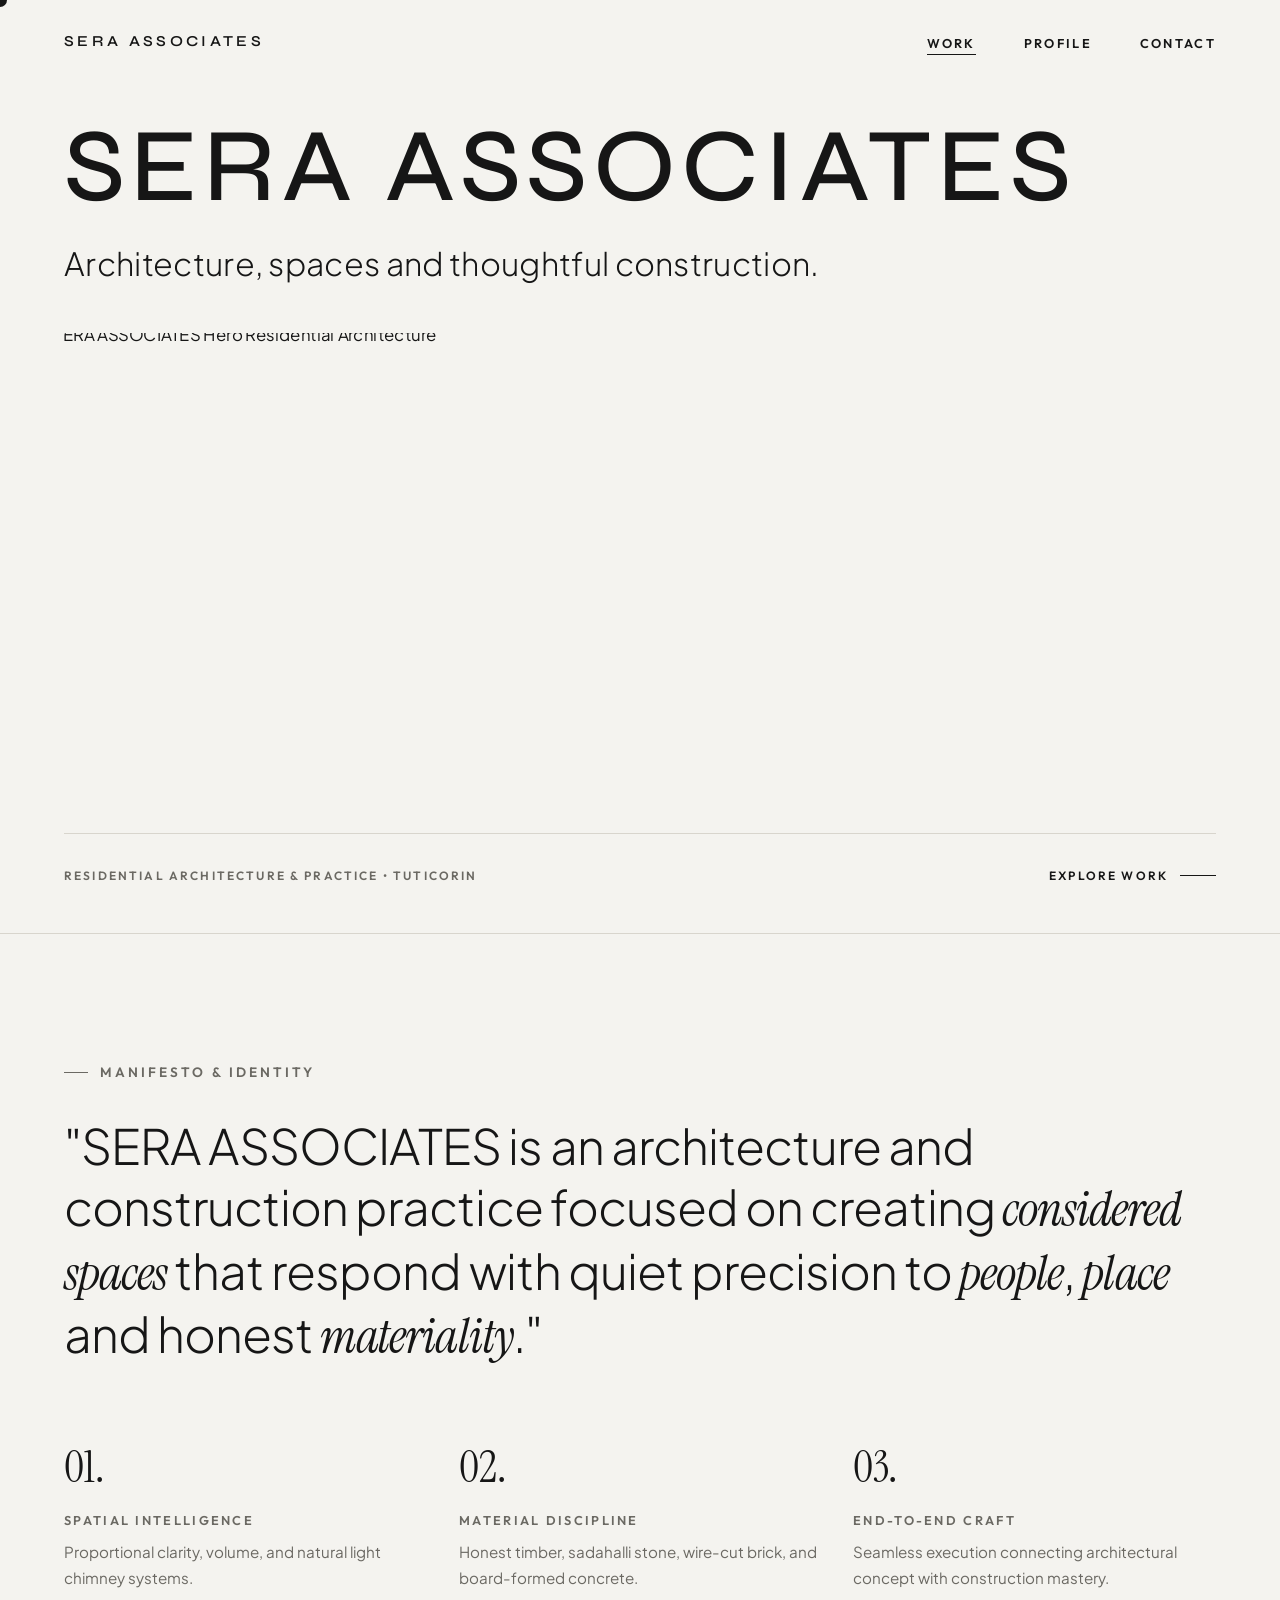
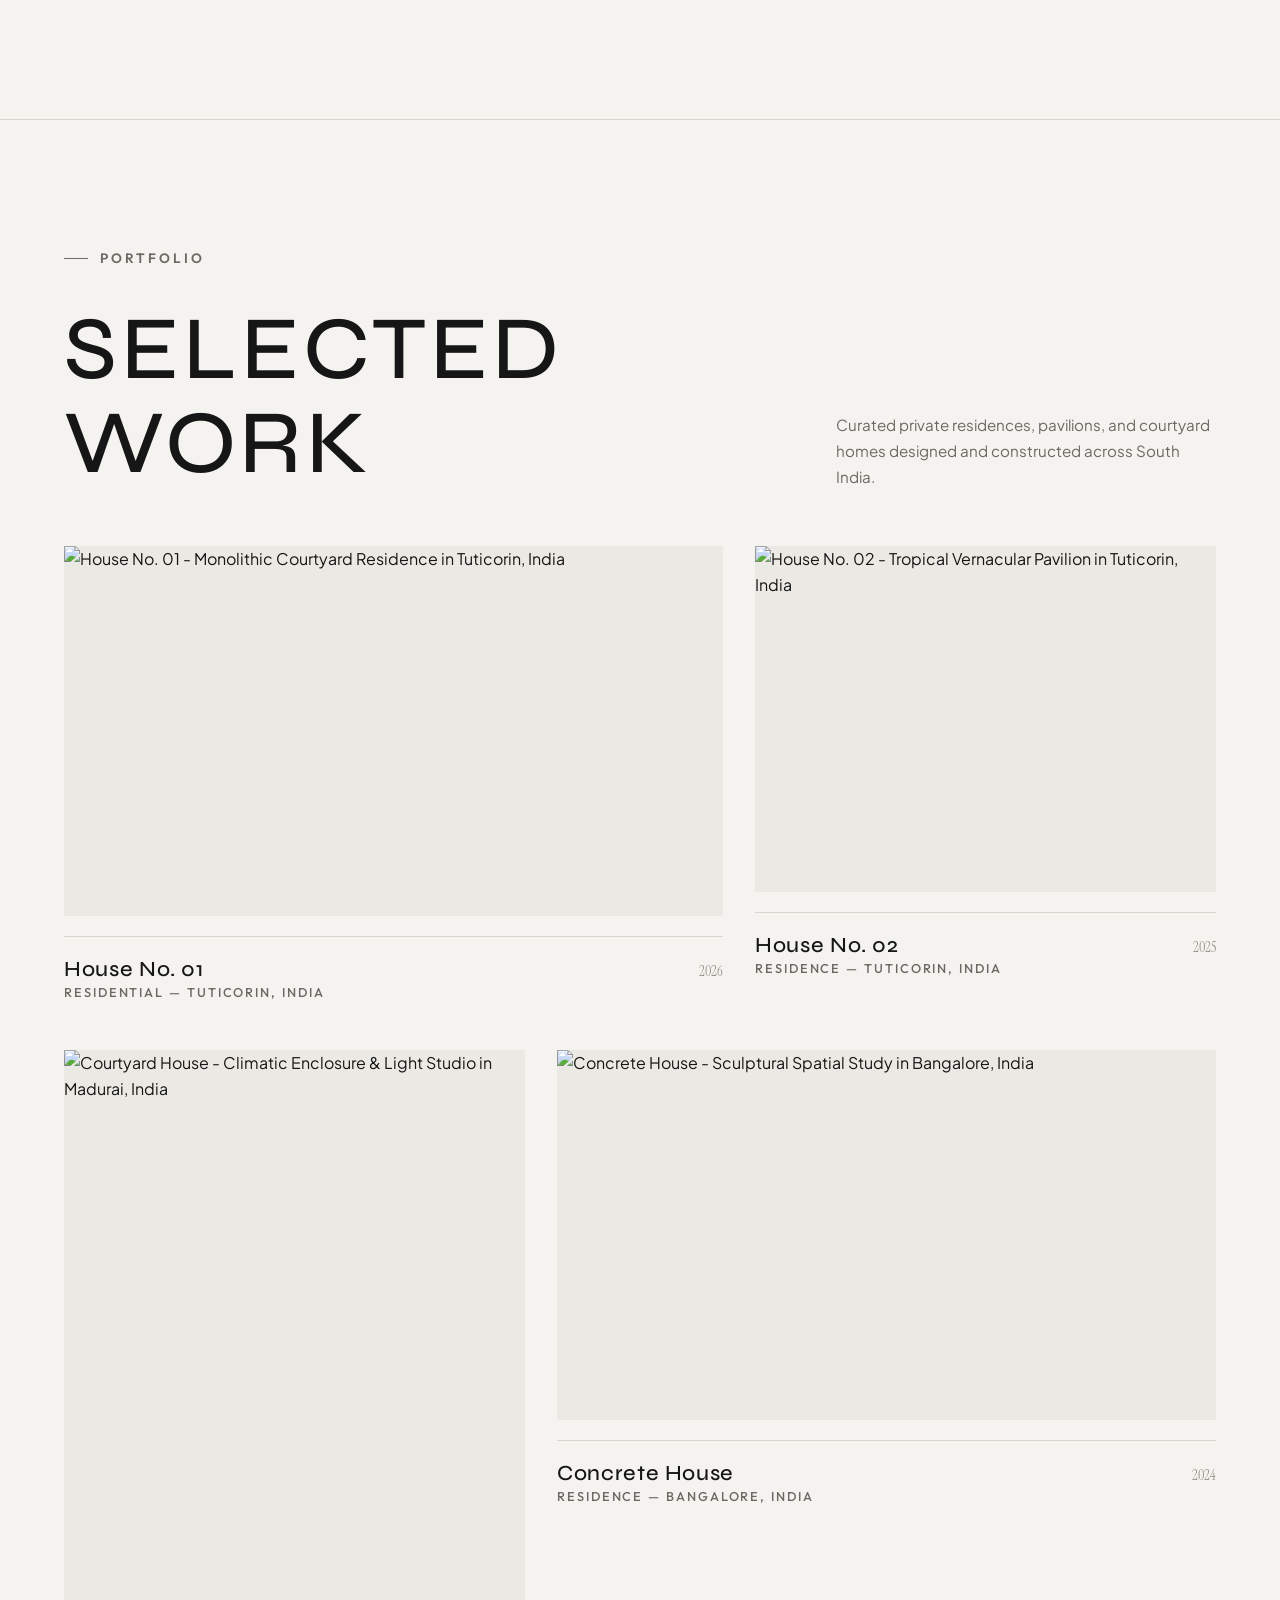
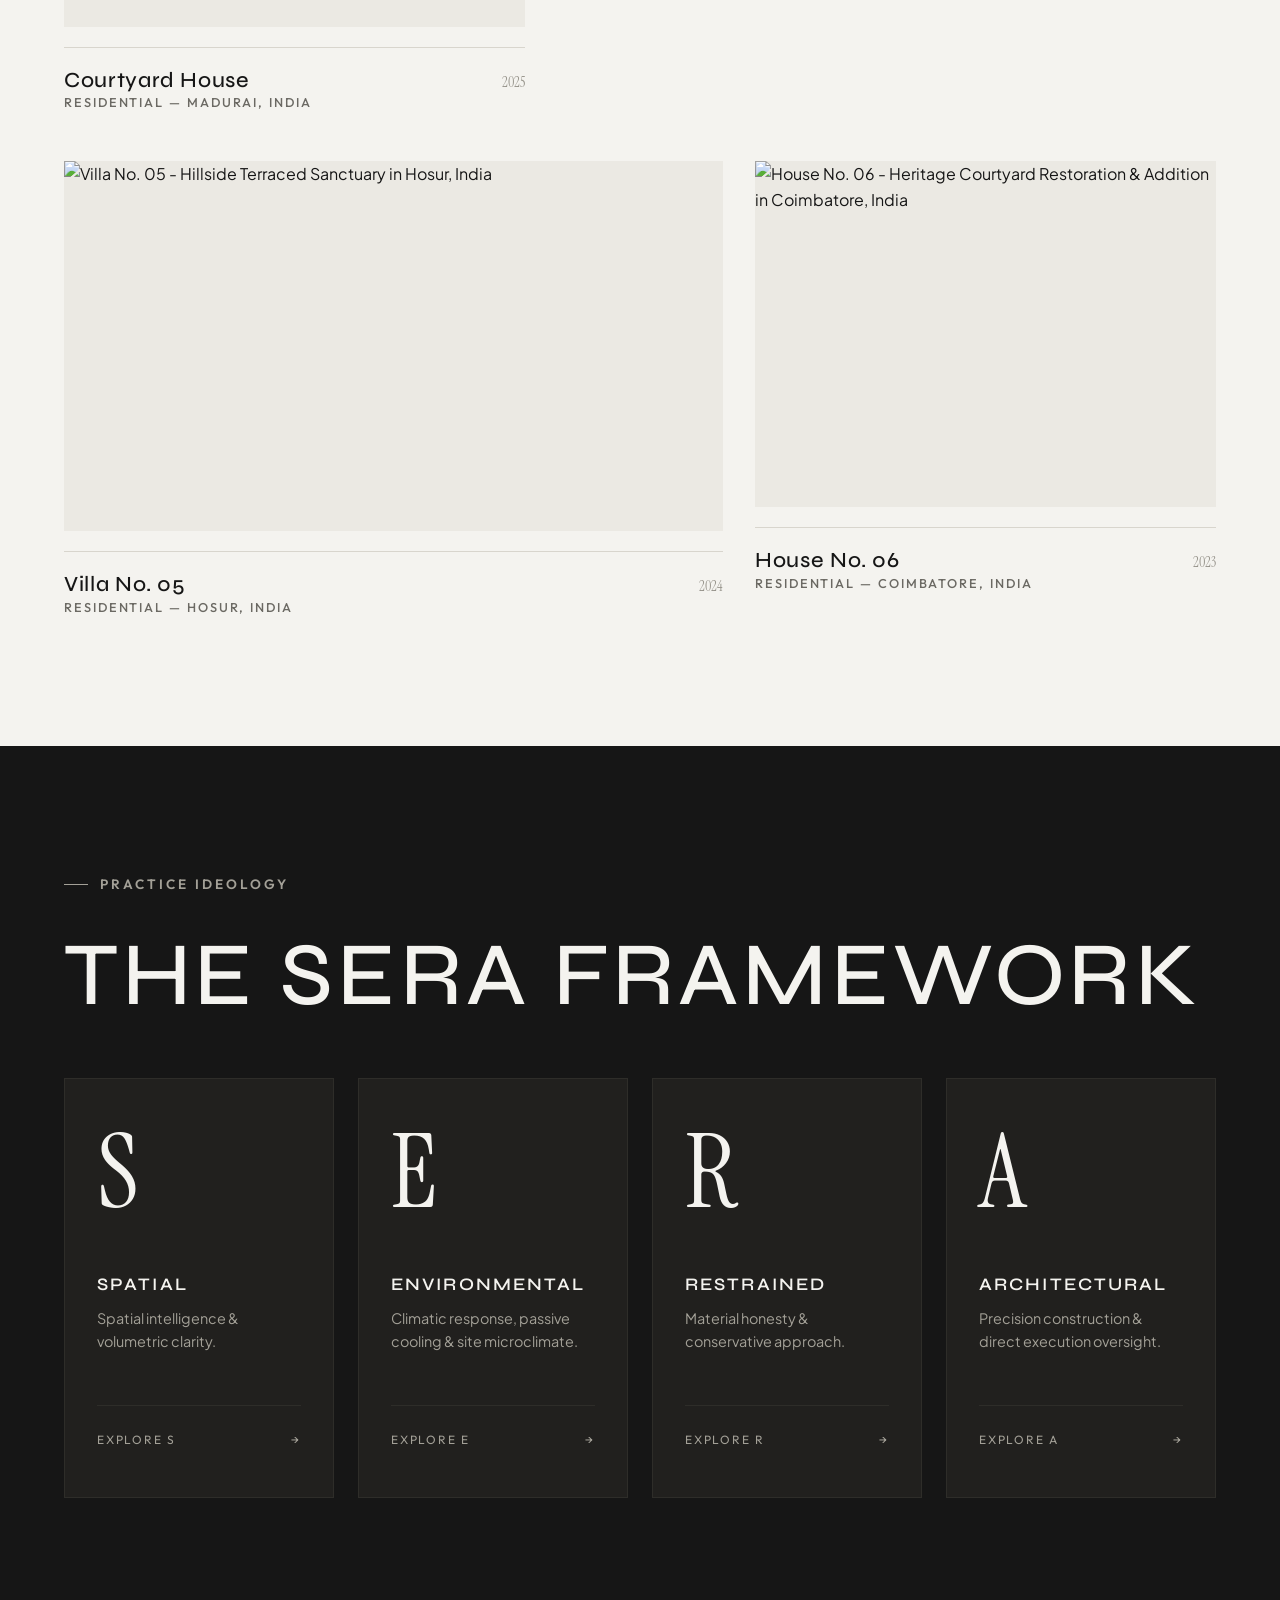
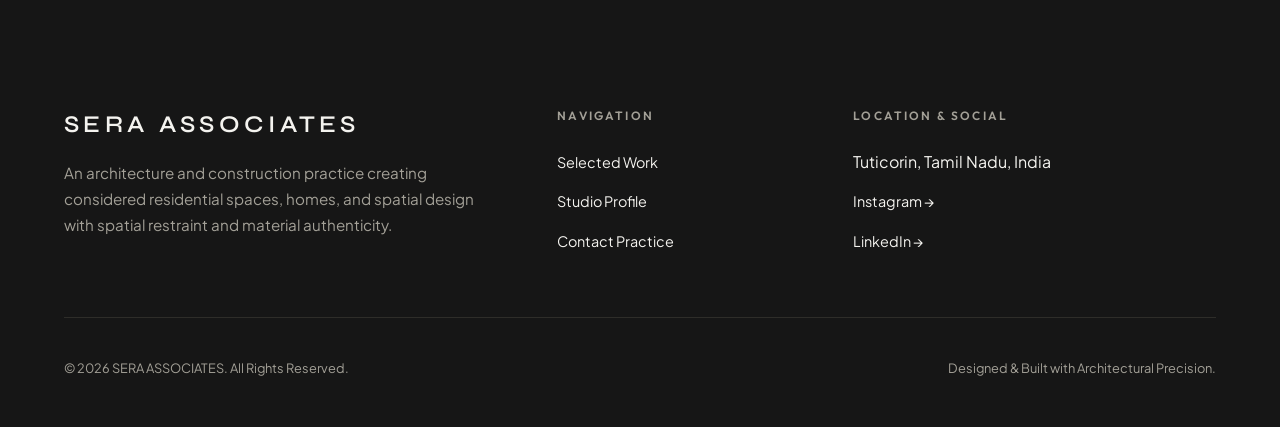
==== index.html @ 4076ba33 "first commit" ====
<!DOCTYPE html>
<html lang="en">

<head>
  <meta charset="UTF-8">
  <meta name="viewport" content="width=device-width, initial-scale=1.0">
  <meta name="description"
    content="SERA ASSOCIATES is an architecture and construction practice focused on thoughtful residential spaces, homes, spatial design, and authentic material construction in Tuticorin, India.">
  <meta name="keywords"
    content="SERA ASSOCIATES, Architecture, Construction, Residential Architecture, Spatial Design, Homes, Modern Architecture Studio, Tuticorin">
  <meta name="author" content="SERA ASSOCIATES">

  <!-- OpenGraph Metadata -->
  <meta property="og:title" content="SERA ASSOCIATES — Architecture & Construction">
  <meta property="og:description"
    content="Architecture, spaces and thoughtful construction. Specialized residential design and practice based in Tuticorin, India.">
  <meta property="og:type" content="website">
  <meta property="og:url" content="https://www.seraassociates.com">

  <title>SERA ASSOCIATES — Architecture & Construction</title>

  <!-- Stylesheets -->
  <link rel="stylesheet" href="css/style.css">
  <link rel="stylesheet" href="css/responsive.css">
  <link rel="stylesheet" href="css/animations.css">
</head>

<body>

  <!-- SITE HEADER -->
  <header class="site-header" role="banner">
    <div class="container header-inner">
      <a href="index.html" class="brand-logo" aria-label="SERA ASSOCIATES Homepage">
        SERA ASSOCIATES
      </a>

      <nav aria-label="Main Navigation">
        <ul class="nav-menu">
          <li><a href="index.html#work" class="nav-link active">WORK</a></li>
          <li><a href="profile.html" class="nav-link">PROFILE</a></li>
          <li><a href="contact.html" class="nav-link">CONTACT</a></li>
        </ul>
      </nav>

      <!-- Mobile Navigation Drawer Toggle -->
      <button class="mobile-nav-toggle" aria-label="Toggle navigation menu" aria-expanded="false">
        <span></span>
        <span></span>
      </button>
    </div>
  </header>

  <!-- MOBILE NAVIGATION DRAWER -->
  <div class="mobile-drawer" role="dialog" aria-label="Mobile menu">
    <ul class="mobile-menu-links">
      <li><a href="index.html#work">WORK</a></li>
      <li><a href="profile.html">PROFILE</a></li>
      <li><a href="contact.html">CONTACT</a></li>
    </ul>
    <div class="mobile-drawer-footer">
      <div style="font-weight: 700; color: var(--text-primary); margin-bottom: 0.5rem;">SERA ASSOCIATES</div>
      <p style="font-size: 0.85rem;">Architecture &amp; Thoughtful Construction<br>Tuticorin, India</p>
    </div>
  </div>

  <main id="main-content">

    <!-- HERO SECTION -->
    <section class="hero-section container" aria-label="Hero">
      <div class="hero-main-content reveal-on-scroll">
        <h1 class="hero-brand-statement">SERA ASSOCIATES</h1>
        <p class="hero-positioning">
          Architecture, spaces and thoughtful construction.
        </p>
      </div>

      <div class="hero-image-viewport reveal-on-scroll delay-200" aria-hidden="true">
        <img src="https://images.unsplash.com/photo-1600585154340-be6161a56a0c?auto=format&fit=crop&w=2000&q=85"
          alt="SERA ASSOCIATES Hero Residential Architecture" />
      </div>

      <div class="hero-bottom-bar reveal-on-scroll delay-300">
        <div class="hero-meta-label">RESIDENTIAL ARCHITECTURE &amp; PRACTICE &bull; TUTICORIN</div>
        <div class="scroll-indicator">
          <span>EXPLORE WORK</span>
          <div class="scroll-indicator-line"></div>
        </div>
      </div>
    </section>

    <!-- EDITORIAL MANIFESTO INTRO -->
    <section class="intro-section section-padding border-top-line" aria-label="Manifesto">
      <div class="container">
        <div class="section-title reveal-on-scroll">MANIFESTO &amp; IDENTITY</div>
        <blockquote class="manifesto-quote reveal-on-scroll">
          "SERA ASSOCIATES is an architecture and construction practice focused on creating <span
            class="highlight-serif">considered spaces</span> that respond with quiet precision to <span
            class="highlight-serif">people</span>, <span class="highlight-serif">place</span> and honest <span
            class="highlight-serif">materiality</span>."
        </blockquote>

        <div class="intro-grid">
          <div class="intro-stat-col reveal-on-scroll delay-100">
            <div class="intro-stat-num">01.</div>
            <div class="intro-stat-label">Spatial Intelligence</div>
            <p style="font-size: 0.95rem; margin-top: 0.5rem;">Proportional clarity, volume, and natural light chimney
              systems.</p>
          </div>
          <div class="intro-stat-col reveal-on-scroll delay-200">
            <div class="intro-stat-num">02.</div>
            <div class="intro-stat-label">Material Discipline</div>
            <p style="font-size: 0.95rem; margin-top: 0.5rem;">Honest timber, sadahalli stone, wire-cut brick, and
              board-formed concrete.</p>
          </div>
          <div class="intro-stat-col reveal-on-scroll delay-300">
            <div class="intro-stat-num">03.</div>
            <div class="intro-stat-label">End-to-End Craft</div>
            <p style="font-size: 0.95rem; margin-top: 0.5rem;">Seamless execution connecting architectural concept with
              construction mastery.</p>
          </div>
        </div>
      </div>
    </section>

    <!-- SELECTED WORK (FEATURED PROJECTS) -->
    <section id="work" class="section-padding border-top-line" aria-label="Selected Work">
      <div class="container">
        <div class="projects-header reveal-on-scroll">
          <div>
            <div class="section-title">PORTFOLIO</div>
            <h2 class="display-title">SELECTED WORK</h2>
          </div>
          <p style="max-width: 380px; font-size: 0.95rem;">
            Curated private residences, pavilions, and courtyard homes designed and constructed across South India.
          </p>
        </div>

        <!-- Dynamic Editorial Grid Container -->
        <div id="featured-projects-grid" class="projects-editorial-grid">
          <!-- Populated by js/main.js using PROJECTS_DATA -->
        </div>
      </div>
    </section>

    <!-- SERA IDENTITY SECTION (S - E - R - A) -->
    <section class="sera-identity-section section-padding" aria-label="SERA Identity">
      <div class="container">
        <div class="section-title reveal-on-scroll">PRACTICE IDEOLOGY</div>
        <div class="reveal-on-scroll">
          <h2 class="display-title" style="color: var(--text-light);">THE SERA FRAMEWORK</h2>
          <!-- <p style="color: var(--text-light-muted); max-width: 600px; margin-top: 1rem;">
            Hover and select each letter to explore the core pillars that guide every architectural intervention at SERA
            ASSOCIATES.
          </p> -->
        </div>

        <div class="sera-acronym-grid">

          <!-- Letter S -->
          <article class="sera-letter-card reveal-on-scroll delay-100" data-letter="S">
            <div class="sera-letter-big"><span>S</span></div>
            <div>
              <div class="sera-letter-concept">SPATIAL</div>
              <div class="sera-letter-desc">Spatial intelligence &amp; volumetric clarity.</div>
            </div>
            <div class="sera-letter-footer">
              <span>EXPLORE S</span>
              <span>&rarr;</span>
            </div>
          </article>

          <!-- Letter E -->
          <article class="sera-letter-card reveal-on-scroll delay-200" data-letter="E">
            <div class="sera-letter-big"><span>E</span></div>
            <div>
              <div class="sera-letter-concept">ENVIRONMENTAL</div>
              <div class="sera-letter-desc">Climatic response, passive cooling &amp; site microclimate.</div>
            </div>
            <div class="sera-letter-footer">
              <span>EXPLORE E</span>
              <span>&rarr;</span>
            </div>
          </article>

          <!-- Letter R -->
          <article class="sera-letter-card reveal-on-scroll delay-300" data-letter="R">
            <div class="sera-letter-big"><span>R</span></div>
            <div>
              <div class="sera-letter-concept">RESTRAINED</div>
              <div class="sera-letter-desc">Material honesty &amp; conservative approach.</div>
            </div>
            <div class="sera-letter-footer">
              <span>EXPLORE R</span>
              <span>&rarr;</span>
            </div>
          </article>

          <!-- Letter A -->
          <article class="sera-letter-card reveal-on-scroll delay-400" data-letter="A">
            <div class="sera-letter-big"><span>A</span></div>
            <div>
              <div class="sera-letter-concept">ARCHITECTURAL</div>
              <div class="sera-letter-desc">Precision construction &amp; direct execution oversight.</div>
            </div>
            <div class="sera-letter-footer">
              <span>EXPLORE A</span>
              <span>&rarr;</span>
            </div>
          </article>

        </div>
      </div>
    </section>

  </main>

  <!-- FOOTER -->
  <footer class="site-footer" role="contentinfo">
    <div class="container">
      <div class="footer-top-grid">
        <div class="footer-brand-col">
          <div class="footer-brand-title">SERA ASSOCIATES</div>
          <p style="color: var(--text-light-muted); max-width: 420px; font-size: 0.95rem;">
            An architecture and construction practice creating considered residential spaces, homes, and spatial design
            with spatial restraint and material authenticity.
          </p>
        </div>

        <div class="footer-nav-col">
          <div class="footer-nav-title">NAVIGATION</div>
          <ul class="footer-links">
            <li><a href="index.html#work">Selected Work</a></li>
            <li><a href="profile.html">Studio Profile</a></li>
            <li><a href="contact.html">Contact Practice</a></li>
          </ul>
        </div>

        <div class="footer-nav-col">
          <div class="footer-nav-title">LOCATION &amp; SOCIAL</div>
          <ul class="footer-links">
            <li><span>Tuticorin, Tamil Nadu, India</span></li>
            <li><a href="https://instagram.com" target="_blank" rel="noopener noreferrer">Instagram &rarr;</a></li>
            <li><a href="https://linkedin.com" target="_blank" rel="noopener noreferrer">LinkedIn &rarr;</a></li>
          </ul>
        </div>
      </div>

      <div class="footer-bottom">
        <div>&copy; 2026 SERA ASSOCIATES. All Rights Reserved.</div>
        <div>Designed &amp; Built with Architectural Precision.</div>
      </div>
    </div>
  </footer>

  <!-- Scripts -->
  <script src="js/projects.js"></script>
  <script src="js/main.js"></script>
</body>

</html>
---- css/style.css ----
/* ==========================================================================
   SERA ASSOCIATES — Architectural Studio Design System
   ========================================================================== */

@import url('https://fonts.googleapis.com/css2?family=Cormorant+Garamond:ital,wght@0,300;0,400;0,500;0,600;1,300;1,400;1,500&family=Instrument+Serif:ital@0;1&family=Outfit:wght@300;400;500;600;700&family=Plus+Jakarta+Sans:ital,wght@0,300;0,400;0,500;0,600;0,700;1,400&family=Syne:wght@400;500;600;700;800&display=swap');

:root {
  /* Architectural Color System */
  --bg-primary: #F4F3EF;       /* Warm off-white / Architectural paper */
  --bg-secondary: #EBE9E3;     /* Muted stone beige background */
  --bg-card: #FAF9F6;          /* Crisp light card background */
  --bg-dark: #161616;          /* Near-black / Charcoal */
  --bg-dark-secondary: #21201E;/* Subtle dark tile */
  
  --text-primary: #161616;     /* Deep charcoal text */
  --text-muted: #6B6963;       /* Soft architectural grey */
  --text-subtle: #96938B;      /* Light metadata grey */
  --text-light: #F4F3EF;       /* Off-white text for dark backgrounds */
  --text-light-muted: #A3A097; /* Muted text for dark backgrounds */

  --line-color: #D8D5CD;       /* Precise grid line border */
  --line-dark: #2E2D29;        /* Dark mode grid line border */
  --accent-stone: #C4BFB5;     /* Muted stone accent */
  
  /* Typography */
  --font-sans: 'Plus Jakarta Sans', -apple-system, BlinkMacSystemFont, 'Segoe UI', Roboto, sans-serif;
  --font-display: 'Outfit', 'Syne', -apple-system, BlinkMacSystemFont, sans-serif;
  --font-title: 'Syne', 'Outfit', sans-serif;
  --font-serif: 'Instrument Serif', 'Cormorant Garamond', Georgia, serif;
  
  /* Layout Spacing */
  --header-height: 84px;
  --container-max: 1600px;
  --margin-desktop: 5vw;
  --margin-mobile: 20px;
  
  /* Motion & Easing */
  --ease-architectural: cubic-bezier(0.16, 1, 0.3, 1);
  --ease-smooth: cubic-bezier(0.25, 0.46, 0.45, 0.94);
  --transition-fast: 250ms var(--ease-smooth);
  --transition-normal: 450ms var(--ease-architectural);
  --transition-slow: 700ms var(--ease-architectural);
  
  /* Z-Index Hierarchy */
  --z-back: -1;
  --z-base: 1;
  --z-header: 100;
  --z-drawer: 200;
  --z-modal: 300;
  --z-cursor: 9999;
}

/* Base Reset & Box Sizing */
*, *::before, *::after {
  box-sizing: border-box;
  margin: 0;
  padding: 0;
}

html {
  font-size: 16px;
  scroll-behavior: smooth;
  background-color: var(--bg-primary);
  color: var(--text-primary);
  -webkit-font-smoothing: antialiased;
  -moz-osx-font-smoothing: grayscale;
  text-rendering: optimizeLegibility;
}

body {
  font-family: var(--font-sans);
  font-weight: 400;
  line-height: 1.6;
  background-color: var(--bg-primary);
  color: var(--text-primary);
  overflow-x: hidden;
  min-height: 100vh;
  display: flex;
  flex-direction: column;
}

/* Custom Selection */
::selection {
  background-color: var(--text-primary);
  color: var(--bg-primary);
}

/* Custom Scrollbar */
::-webkit-scrollbar {
  width: 6px;
}
::-webkit-scrollbar-track {
  background: var(--bg-primary);
}
::-webkit-scrollbar-thumb {
  background: var(--text-subtle);
  border-radius: 3px;
}
::-webkit-scrollbar-thumb:hover {
  background: var(--text-primary);
}

/* Typography Hierarchy */
h1, h2, h3, h4, h5, h6 {
  font-family: var(--font-title);
  font-weight: 500;
  line-height: 1.15;
  letter-spacing: 0.03em;
  color: var(--text-primary);
}

.display-title {
  font-family: var(--font-title);
  font-size: clamp(2.75rem, 7vw, 6.5rem);
  font-weight: 500;
  line-height: 1.05;
  letter-spacing: 0.04em;
  text-transform: uppercase;
}

.section-title {
  font-family: var(--font-display);
  font-size: clamp(0.75rem, 1.2vw, 0.85rem);
  font-weight: 600;
  letter-spacing: 0.22em;
  text-transform: uppercase;
  color: var(--text-muted);
  margin-bottom: 2rem;
  display: flex;
  align-items: center;
  gap: 12px;
}

.section-title::before {
  content: "";
  display: inline-block;
  width: 24px;
  height: 1px;
  background-color: var(--text-muted);
}

.editorial-serif {
  font-family: var(--font-serif);
  font-style: italic;
  font-weight: 400;
}

p {
  color: var(--text-muted);
  font-size: 1.05rem;
  line-height: 1.7;
}

a {
  color: inherit;
  text-decoration: none;
  transition: opacity var(--transition-fast);
}

img {
  max-width: 100%;
  height: auto;
  display: block;
  object-fit: cover;
}

button {
  font-family: inherit;
  cursor: pointer;
  border: none;
  background: none;
}

/* Utilities */
.container {
  width: 100%;
  max-width: var(--container-max);
  margin: 0 auto;
  padding-left: var(--margin-desktop);
  padding-right: var(--margin-desktop);
}

.section-padding {
  padding-top: clamp(4rem, 10vw, 9rem);
  padding-bottom: clamp(4rem, 10vw, 9rem);
}

.border-top-line {
  border-top: 1px solid var(--line-color);
}

.border-bottom-line {
  border-bottom: 1px solid var(--line-color);
}

/* ==========================================================================
   HEADER & NAVIGATION
   ========================================================================== */
.site-header {
  position: fixed;
  top: 0;
  left: 0;
  width: 100%;
  height: var(--header-height);
  z-index: var(--z-header);
  transition: background-color var(--transition-normal), backdrop-filter var(--transition-normal), border-color var(--transition-normal);
  background-color: transparent;
  border-bottom: 1px solid transparent;
}

.site-header.scrolled {
  background-color: rgba(244, 243, 239, 0.88);
  backdrop-filter: blur(12px);
  -webkit-backdrop-filter: blur(12px);
  border-bottom: 1px solid var(--line-color);
}

.site-header .header-inner {
  display: flex;
  align-items: center;
  justify-content: space-between;
  height: 100%;
}

.brand-logo {
  font-family: var(--font-title);
  font-size: 0.95rem;
  font-weight: 600;
  letter-spacing: 0.22em;
  text-transform: uppercase;
  color: var(--text-primary);
  position: relative;
  z-index: var(--z-drawer);
}

.nav-menu {
  display: flex;
  align-items: center;
  gap: 3rem;
  list-style: none;
}

.nav-link {
  font-family: var(--font-display);
  font-size: 0.8rem;
  font-weight: 600;
  letter-spacing: 0.18em;
  text-transform: uppercase;
  color: var(--text-primary);
  position: relative;
  padding: 4px 0;
}

.nav-link::after {
  content: "";
  position: absolute;
  bottom: 0;
  left: 0;
  width: 0%;
  height: 1px;
  background-color: var(--text-primary);
  transition: width var(--transition-fast);
}

.nav-link:hover::after,
.nav-link.active::after {
  width: 100%;
}

/* Mobile Toggle */
.mobile-nav-toggle {
  display: none;
  flex-direction: column;
  justify-content: center;
  gap: 6px;
  width: 32px;
  height: 32px;
  z-index: var(--z-drawer);
}

.mobile-nav-toggle span {
  display: block;
  width: 100%;
  height: 1.5px;
  background-color: var(--text-primary);
  transition: transform var(--transition-fast), opacity var(--transition-fast);
}

/* Mobile Drawer */
.mobile-drawer {
  position: fixed;
  top: 0;
  right: 0;
  width: 100%;
  height: 100vh;
  background-color: var(--bg-primary);
  z-index: calc(var(--z-drawer) - 1);
  display: flex;
  flex-direction: column;
  justify-content: center;
  padding: 3rem var(--margin-mobile);
  transform: translateX(100%);
  transition: transform var(--transition-normal);
}

.mobile-drawer.open {
  transform: translateX(0);
}

.mobile-menu-links {
  list-style: none;
  display: flex;
  flex-direction: column;
  gap: 2rem;
}

.mobile-menu-links a {
  font-family: var(--font-title);
  font-size: 2.25rem;
  font-weight: 500;
  text-transform: uppercase;
  letter-spacing: 0.08em;
}

.mobile-drawer-footer {
  margin-top: auto;
  padding-top: 2rem;
  border-top: 1px solid var(--line-color);
  font-size: 0.85rem;
  color: var(--text-muted);
}

/* ==========================================================================
   HERO SECTION
   ========================================================================== */
.hero-section {
  position: relative;
  min-height: 92vh;
  padding-top: calc(var(--header-height) + 2rem);
  display: flex;
  flex-direction: column;
  justify-content: space-between;
  padding-bottom: 3rem;
  overflow: hidden;
}

.hero-main-content {
  margin-top: auto;
  margin-bottom: auto;
}

.hero-brand-statement {
  font-family: var(--font-title);
  font-size: clamp(3rem, 10vw, 8.5rem);
  font-weight: 500;
  line-height: 0.98;
  letter-spacing: 0.05em;
  text-transform: uppercase;
  margin-bottom: 1.5rem;
}

.hero-positioning {
  font-family: var(--font-sans);
  font-size: clamp(1.2rem, 2.5vw, 2.2rem);
  font-weight: 300;
  letter-spacing: 0.01em;
  max-width: 820px;
  color: var(--text-primary);
  line-height: 1.35;
}

.hero-image-viewport {
  position: relative;
  width: 100%;
  height: 52vh;
  margin-top: 3rem;
  overflow: hidden;
  border-radius: 2px;
}

.hero-image-viewport img {
  width: 100%;
  height: 100%;
  object-fit: cover;
  transform: scale(1.05);
  transition: transform var(--transition-slow);
}

.hero-section:hover .hero-image-viewport img {
  transform: scale(1);
}

.hero-bottom-bar {
  display: flex;
  align-items: flex-end;
  justify-content: space-between;
  padding-top: 2rem;
  border-top: 1px solid var(--line-color);
  margin-top: 2rem;
}

.hero-meta-label {
  font-family: var(--font-display);
  font-size: 0.75rem;
  font-weight: 600;
  letter-spacing: 0.18em;
  text-transform: uppercase;
  color: var(--text-muted);
}

.scroll-indicator {
  font-family: var(--font-display);
  display: flex;
  align-items: center;
  gap: 12px;
  font-size: 0.75rem;
  font-weight: 600;
  letter-spacing: 0.18em;
  text-transform: uppercase;
  color: var(--text-primary);
}

.scroll-indicator-line {
  width: 36px;
  height: 1px;
  background-color: var(--text-primary);
  position: relative;
  overflow: hidden;
}

.scroll-indicator-line::after {
  content: "";
  position: absolute;
  top: 0;
  left: -100%;
  width: 100%;
  height: 100%;
  background-color: var(--accent-stone);
  animation: scrollLineAnim 2.2s infinite var(--ease-architectural);
}

@keyframes scrollLineAnim {
  0% { left: -100%; }
  50% { left: 0%; }
  100% { left: 100%; }
}

/* ==========================================================================
   EDITORIAL INTRODUCTION SECTION
   ========================================================================== */
.intro-section {
  background-color: var(--bg-primary);
}

.manifesto-quote {
  font-size: clamp(1.8rem, 3.8vw, 3.4rem);
  font-weight: 300;
  line-height: 1.25;
  letter-spacing: -0.02em;
  color: var(--text-primary);
  max-width: 1200px;
}

.manifesto-quote .highlight-serif {
  font-family: var(--font-serif);
  font-style: italic;
  font-weight: 400;
  color: var(--text-primary);
}

.intro-grid {
  display: grid;
  grid-template-columns: repeat(12, 1fr);
  gap: 2rem;
  margin-top: 4rem;
}

.intro-stat-col {
  grid-column: span 4;
}

.intro-stat-num {
  font-size: 2.75rem;
  font-weight: 300;
  font-family: var(--font-serif);
  margin-bottom: 0.5rem;
}

.intro-stat-label {
  font-family: var(--font-display);
  font-size: 0.8rem;
  font-weight: 600;
  letter-spacing: 0.18em;
  text-transform: uppercase;
  color: var(--text-muted);
}

/* ==========================================================================
   FEATURED PROJECTS SECTION & EDITORIAL GRID
   ========================================================================== */
.projects-header {
  display: flex;
  align-items: flex-end;
  justify-content: space-between;
  margin-bottom: 3.5rem;
}

.projects-editorial-grid {
  display: grid;
  grid-template-columns: repeat(12, 1fr);
  gap: 3.5rem 2.5rem;
}

/* Project Card Base */
.project-card {
  display: flex;
  flex-direction: column;
  position: relative;
  cursor: pointer;
  group: project;
}

.project-card.col-span-7 {
  grid-column: span 7;
}

.project-card.col-span-5 {
  grid-column: span 5;
}

.project-card.col-span-12 {
  grid-column: span 12;
}

.project-card-image-wrap {
  position: relative;
  width: 100%;
  overflow: hidden;
  background-color: var(--bg-secondary);
}

.project-card-image-wrap.aspect-16-9 {
  aspect-ratio: 16 / 9;
}

.project-card-image-wrap.aspect-4-3 {
  aspect-ratio: 4 / 3;
}

.project-card-image-wrap.aspect-4-5 {
  aspect-ratio: 4 / 5;
}

.project-card-image-wrap img {
  width: 100%;
  height: 100%;
  object-fit: cover;
  transition: transform var(--transition-slow);
}

.project-card:hover .project-card-image-wrap img {
  transform: scale(1.04);
}

.project-card-meta {
  display: flex;
  align-items: baseline;
  justify-content: space-between;
  padding-top: 1.25rem;
  border-top: 1px solid var(--line-color);
  margin-top: 1.25rem;
}

.project-title {
  font-family: var(--font-title);
  font-size: 1.35rem;
  font-weight: 500;
  letter-spacing: 0.03em;
  transition: color var(--transition-fast);
}

.project-card:hover .project-title {
  color: var(--text-muted);
}

.project-category-location {
  font-family: var(--font-display);
  font-size: 0.8rem;
  font-weight: 500;
  letter-spacing: 0.15em;
  text-transform: uppercase;
  color: var(--text-muted);
}

.project-year {
  font-size: 0.85rem;
  font-family: var(--font-serif);
  color: var(--text-subtle);
}

/* ==========================================================================
   SERA IDENTITY SECTION (S - E - R - A)
   ========================================================================== */
.sera-identity-section {
  background-color: var(--bg-dark);
  color: var(--text-light);
  position: relative;
  overflow: hidden;
}

.sera-identity-section .section-title {
  color: var(--text-light-muted);
}

.sera-identity-section .section-title::before {
  background-color: var(--text-light-muted);
}

.sera-acronym-grid {
  display: grid;
  grid-template-columns: repeat(4, 1fr);
  gap: 1.5rem;
  margin-top: 3.5rem;
}

.sera-letter-card {
  background-color: var(--bg-dark-secondary);
  border: 1px solid var(--line-dark);
  padding: 3rem 2rem;
  display: flex;
  flex-direction: column;
  justify-content: space-between;
  min-height: 420px;
  cursor: pointer;
  position: relative;
  transition: background-color var(--transition-normal), border-color var(--transition-normal), transform var(--transition-normal);
}

.sera-letter-card:hover {
  background-color: #282724;
  border-color: #44423C;
  transform: translateY(-4px);
}

.sera-letter-big {
  font-size: clamp(4.5rem, 8vw, 8rem);
  font-weight: 300;
  line-height: 0.9;
  font-family: var(--font-serif);
  color: var(--text-light);
  letter-spacing: 0.02em;
  transition: color var(--transition-fast);
}

.sera-letter-card:hover .sera-letter-big {
  color: var(--accent-stone);
}

.sera-letter-concept {
  font-family: var(--font-title);
  font-size: 1.1rem;
  font-weight: 600;
  letter-spacing: 0.12em;
  text-transform: uppercase;
  margin-bottom: 0.5rem;
}

.sera-letter-desc {
  font-size: 0.9rem;
  color: var(--text-light-muted);
  line-height: 1.6;
}

.sera-letter-footer {
  font-family: var(--font-display);
  display: flex;
  align-items: center;
  justify-content: space-between;
  font-size: 0.75rem;
  letter-spacing: 0.15em;
  text-transform: uppercase;
  color: var(--text-light-muted);
  padding-top: 1.5rem;
  border-top: 1px solid var(--line-dark);
}

/* Modal / Drawer Overlay for SERA details */
.sera-modal-backdrop {
  position: fixed;
  top: 0;
  left: 0;
  width: 100vw;
  height: 100vh;
  background-color: rgba(16, 16, 16, 0.75);
  backdrop-filter: blur(8px);
  z-index: var(--z-modal);
  opacity: 0;
  pointer-events: none;
  transition: opacity var(--transition-fast);
  display: flex;
  align-items: center;
  justify-content: center;
  padding: 2rem;
}

.sera-modal-backdrop.active {
  opacity: 1;
  pointer-events: auto;
}

.sera-modal-content {
  background-color: var(--bg-primary);
  color: var(--text-primary);
  width: 100%;
  max-width: 720px;
  padding: 3.5rem;
  position: relative;
  box-shadow: 0 24px 60px rgba(0, 0, 0, 0.3);
  transform: translateY(20px);
  transition: transform var(--transition-normal);
}

.sera-modal-backdrop.active .sera-modal-content {
  transform: translateY(0);
}

.sera-modal-close {
  position: absolute;
  top: 1.75rem;
  right: 2rem;
  font-size: 1.5rem;
  color: var(--text-primary);
  padding: 8px;
}

/* ==========================================================================
   PROFILE PAGE STYLES
   ========================================================================== */
.profile-hero {
  padding-top: calc(var(--header-height) + 4rem);
  padding-bottom: 5rem;
}

.profile-intro-text {
  font-family: var(--font-display);
  font-size: clamp(2rem, 4vw, 3.5rem);
  font-weight: 300;
  line-height: 1.25;
  letter-spacing: 0.02em;
  max-width: 1100px;
}

.philosophy-grid {
  display: grid;
  grid-template-columns: repeat(12, 1fr);
  gap: 3rem 2rem;
}

.philosophy-card {
  grid-column: span 6;
  border-top: 1px solid var(--line-color);
  padding-top: 2rem;
}

.philosophy-num {
  font-family: var(--font-display);
  font-size: 0.8rem;
  font-weight: 600;
  letter-spacing: 0.18em;
  color: var(--text-muted);
  margin-bottom: 1rem;
}

.philosophy-title {
  font-family: var(--font-title);
  font-size: 1.75rem;
  font-weight: 500;
  margin-bottom: 1rem;
  text-transform: uppercase;
  letter-spacing: 0.04em;
}

.capabilities-list {
  display: grid;
  grid-template-columns: repeat(12, 1fr);
  gap: 1.5rem;
}

.capability-item {
  grid-column: span 4;
  background-color: var(--bg-secondary);
  padding: 2.25rem 2rem;
  border: 1px solid var(--line-color);
}

.capability-title {
  font-family: var(--font-title);
  font-size: 1.15rem;
  font-weight: 600;
  letter-spacing: 0.04em;
  margin-bottom: 0.5rem;
}

/* ==========================================================================
   PROJECT DETAIL PAGE STYLES
   ========================================================================== */
.project-detail-hero {
  padding-top: calc(var(--header-height) + 3rem);
  padding-bottom: 3rem;
}

.project-detail-header {
  display: grid;
  grid-template-columns: repeat(12, 1fr);
  gap: 2rem;
  margin-bottom: 3.5rem;
}

.project-detail-title-col {
  grid-column: span 8;
}

.project-detail-meta-col {
  grid-column: span 4;
  display: flex;
  flex-direction: column;
  gap: 1.5rem;
  padding-left: 2rem;
  border-left: 1px solid var(--line-color);
}

.meta-group-label {
  font-family: var(--font-display);
  font-size: 0.75rem;
  font-weight: 600;
  letter-spacing: 0.18em;
  text-transform: uppercase;
  color: var(--text-muted);
  margin-bottom: 0.25rem;
}

.meta-group-value {
  font-size: 1.1rem;
  font-weight: 500;
}

.project-hero-media {
  width: 100%;
  max-height: 80vh;
  margin-bottom: 4rem;
  overflow: hidden;
}

.project-hero-media img {
  width: 100%;
  height: 80vh;
  object-fit: cover;
}

.project-narrative-grid {
  display: grid;
  grid-template-columns: repeat(12, 1fr);
  gap: 4rem 2.5rem;
  margin-bottom: 5rem;
}

.project-narrative-col {
  grid-column: span 7;
}

.project-specs-col {
  grid-column: span 5;
  background-color: var(--bg-secondary);
  padding: 3rem 2.5rem;
  border: 1px solid var(--line-color);
}

.specs-table {
  width: 100%;
  border-collapse: collapse;
}

.specs-table tr {
  border-bottom: 1px solid var(--line-color);
}

.specs-table td {
  padding: 1rem 0;
  font-size: 0.9rem;
}

.specs-table td:first-child {
  color: var(--text-muted);
  font-weight: 500;
  width: 40%;
}

.project-gallery-sequence {
  display: flex;
  flex-direction: column;
  gap: 4rem;
}

.gallery-item {
  width: 100%;
}

.gallery-item-caption {
  font-size: 0.85rem;
  color: var(--text-muted);
  margin-top: 0.75rem;
  font-style: italic;
  font-family: var(--font-serif);
}

.project-prev-next-nav {
  display: grid;
  grid-template-columns: repeat(2, 1fr);
  border-top: 1px solid var(--line-color);
  border-bottom: 1px solid var(--line-color);
  margin-top: 6rem;
}

.nav-project-btn {
  padding: 3rem 2rem;
  display: flex;
  flex-direction: column;
  gap: 0.5rem;
  transition: background-color var(--transition-fast);
}

.nav-project-btn:hover {
  background-color: var(--bg-secondary);
}

.nav-project-btn.next {
  text-align: right;
  border-left: 1px solid var(--line-color);
}

.nav-project-dir {
  font-family: var(--font-display);
  font-size: 0.75rem;
  font-weight: 600;
  letter-spacing: 0.18em;
  text-transform: uppercase;
  color: var(--text-muted);
}

.nav-project-title {
  font-family: var(--font-title);
  font-size: 1.5rem;
  font-weight: 500;
  letter-spacing: 0.03em;
}

/* ==========================================================================
   CONTACT PAGE STYLES
   ========================================================================== */
.contact-hero {
  padding-top: calc(var(--header-height) + 4rem);
}

.contact-layout-grid {
  display: grid;
  grid-template-columns: repeat(12, 1fr);
  gap: 4rem 2.5rem;
}

.contact-info-col {
  grid-column: span 5;
}

.contact-form-col {
  grid-column: span 7;
}

.contact-detail-block {
  margin-bottom: 2.5rem;
}

.contact-detail-label {
  font-family: var(--font-display);
  font-size: 0.75rem;
  font-weight: 600;
  letter-spacing: 0.18em;
  text-transform: uppercase;
  color: var(--text-muted);
  margin-bottom: 0.5rem;
}

.contact-detail-value {
  font-family: var(--font-display);
  font-size: 1.25rem;
  font-weight: 400;
  letter-spacing: 0.02em;
  color: var(--text-primary);
}

/* Form Styles */
.form-group {
  margin-bottom: 2rem;
  position: relative;
}

.form-label {
  font-family: var(--font-display);
  display: block;
  font-size: 0.8rem;
  font-weight: 600;
  letter-spacing: 0.15em;
  text-transform: uppercase;
  margin-bottom: 0.5rem;
}

.form-input,
.form-select,
.form-textarea {
  width: 100%;
  background-color: transparent;
  border: none;
  border-bottom: 1px solid var(--line-color);
  padding: 1rem 0;
  font-family: var(--font-sans);
  font-size: 1.1rem;
  color: var(--text-primary);
  outline: none;
  border-radius: 0;
  transition: border-color var(--transition-fast);
}

.form-input:focus,
.form-select:focus,
.form-textarea:focus {
  border-bottom-color: var(--text-primary);
}

.form-textarea {
  resize: vertical;
  min-height: 120px;
}

.btn-primary {
  font-family: var(--font-display);
  display: inline-flex;
  align-items: center;
  justify-content: center;
  gap: 12px;
  background-color: var(--text-primary);
  color: var(--bg-primary);
  padding: 1.25rem 3rem;
  font-size: 0.8rem;
  font-weight: 600;
  letter-spacing: 0.18em;
  text-transform: uppercase;
  transition: background-color var(--transition-fast), transform var(--transition-fast);
}

.btn-primary:hover {
  background-color: #333;
  transform: translateY(-2px);
}

.form-success-message {
  display: none;
  background-color: var(--bg-secondary);
  border: 1px solid var(--line-color);
  padding: 2.5rem;
  margin-top: 2rem;
  text-align: center;
}

.form-success-message.active {
  display: block;
}

/* ==========================================================================
   FOOTER
   ========================================================================== */
.site-footer {
  background-color: var(--bg-dark);
  color: var(--text-light);
  margin-top: auto;
  padding-top: 5rem;
  padding-bottom: 3rem;
}

.footer-top-grid {
  display: grid;
  grid-template-columns: repeat(12, 1fr);
  gap: 3rem 2rem;
  padding-bottom: 4rem;
  border-bottom: 1px solid var(--line-dark);
}

.footer-brand-col {
  grid-column: span 5;
}

.footer-brand-title {
  font-family: var(--font-title);
  font-size: 1.5rem;
  font-weight: 600;
  letter-spacing: 0.18em;
  text-transform: uppercase;
  margin-bottom: 1rem;
}

.footer-nav-col {
  grid-column: span 3;
}

.footer-nav-title {
  font-family: var(--font-display);
  font-size: 0.75rem;
  font-weight: 600;
  letter-spacing: 0.18em;
  text-transform: uppercase;
  color: var(--text-light-muted);
  margin-bottom: 1.5rem;
}

.footer-links {
  list-style: none;
  display: flex;
  flex-direction: column;
  gap: 0.85rem;
}

.footer-links a {
  color: var(--text-light);
  font-size: 0.9rem;
}

.footer-links a:hover {
  color: var(--accent-stone);
}

.footer-bottom {
  display: flex;
  align-items: center;
  justify-content: space-between;
  padding-top: 2.5rem;
  font-size: 0.8rem;
  color: var(--text-light-muted);
}

/* ==========================================================================
   CUSTOM CURSOR (DESKTOP)
   ========================================================================== */
.custom-cursor {
  position: fixed;
  top: 0;
  left: 0;
  width: 14px;
  height: 14px;
  background-color: var(--text-primary);
  border-radius: 50%;
  pointer-events: none;
  z-index: var(--z-cursor);
  transform: translate(-50%, -50%);
  transition: width 200ms ease, height 200ms ease, background-color 200ms ease, opacity 200ms ease;
  display: flex;
  align-items: center;
  justify-content: center;
  font-size: 0.65rem;
  font-weight: 700;
  letter-spacing: 0.1em;
  color: var(--bg-primary);
}

.custom-cursor.hover-project {
  width: 72px;
  height: 72px;
  background-color: rgba(22, 22, 22, 0.9);
  backdrop-filter: blur(4px);
}

.custom-cursor.hover-project::after {
  content: "VIEW";
}

.custom-cursor.hover-interactive {
  width: 28px;
  height: 28px;
  background-color: transparent;
  border: 1.5px solid var(--text-primary);
}

@media (pointer: coarse), (hover: none) {
  .custom-cursor {
    display: none !important;
  }
}
---- css/responsive.css ----
/* ==========================================================================
   SERA ASSOCIATES — Responsive Architecture Grid & Breakpoints
   ========================================================================== */

/* --------------------------------------------------------------------------
   Large Desktop (1440px +)
   -------------------------------------------------------------------------- */
@media screen and (min-width: 1440px) {
  :root {
    --margin-desktop: 6vw;
  }

  .display-title {
    font-size: 7rem;
  }
}

/* --------------------------------------------------------------------------
   Desktop & Laptops (1024px - 1439px)
   -------------------------------------------------------------------------- */
@media screen and (max-width: 1439px) and (min-width: 1024px) {
  .hero-brand-statement {
    font-size: 6.5rem;
  }
  
  .projects-editorial-grid {
    gap: 3rem 2rem;
  }
}

/* --------------------------------------------------------------------------
   Tablet (768px - 1023px) — 8 Column Grid Layout
   -------------------------------------------------------------------------- */
@media screen and (max-width: 1023px) {
  :root {
    --header-height: 76px;
    --margin-desktop: 4vw;
  }

  /* Adjust Grid Columns for Tablet */
  .projects-editorial-grid {
    grid-template-columns: repeat(8, 1fr);
    gap: 2.5rem 1.5rem;
  }

  .project-card.col-span-7,
  .project-card.col-span-5 {
    grid-column: span 8 !important; /* Stack projects vertically on tablet */
  }

  .intro-grid {
    grid-template-columns: repeat(8, 1fr);
  }

  .intro-stat-col {
    grid-column: span 4;
  }

  /* SERA Acronym 2x2 Grid on Tablet */
  .sera-acronym-grid {
    grid-template-columns: repeat(2, 1fr);
    gap: 1.5rem;
  }

  .sera-letter-card {
    min-height: 340px;
    padding: 2.25rem 1.5rem;
  }

  .philosophy-grid {
    grid-template-columns: repeat(8, 1fr);
  }

  .philosophy-card {
    grid-column: span 8;
  }

  .capabilities-list {
    grid-template-columns: repeat(8, 1fr);
  }

  .capability-item {
    grid-column: span 4;
  }

  .contact-layout-grid {
    grid-template-columns: repeat(8, 1fr);
  }

  .contact-info-col,
  .contact-form-col {
    grid-column: span 8;
  }

  .project-detail-header {
    grid-template-columns: repeat(8, 1fr);
  }

  .project-detail-title-col {
    grid-column: span 8;
  }

  .project-detail-meta-col {
    grid-column: span 8;
    padding-left: 0;
    border-left: none;
    border-top: 1px solid var(--line-color);
    padding-top: 1.5rem;
    flex-direction: row;
    flex-wrap: wrap;
    gap: 2rem;
  }

  .project-narrative-grid {
    grid-template-columns: repeat(8, 1fr);
  }

  .project-narrative-col,
  .project-specs-col {
    grid-column: span 8;
  }

  .footer-top-grid {
    grid-template-columns: repeat(8, 1fr);
  }

  .footer-brand-col {
    grid-column: span 8;
  }

  .footer-nav-col {
    grid-column: span 4;
  }
}

/* --------------------------------------------------------------------------
   Mobile Devices (320px - 767px) — 4 Column Grid Layout
   -------------------------------------------------------------------------- */
@media screen and (max-width: 767px) {
  :root {
    --header-height: 68px;
    --margin-desktop: 20px;
    --margin-mobile: 20px;
  }

  /* Header & Navigation */
  .nav-menu {
    display: none; /* Hidden on mobile; drawer is used instead */
  }

  .mobile-nav-toggle {
    display: flex;
  }

  .brand-logo {
    font-size: 0.85rem;
    letter-spacing: 0.16em;
  }

  /* Hero Section Mobile */
  .hero-section {
    min-height: 85vh;
    padding-top: calc(var(--header-height) + 1.5rem);
    padding-bottom: 2rem;
  }

  .hero-brand-statement {
    font-size: 3.2rem;
    line-height: 1.0;
    margin-bottom: 1rem;
  }

  .hero-positioning {
    font-size: 1.25rem;
    line-height: 1.4;
  }

  .hero-image-viewport {
    height: 38vh;
    margin-top: 2rem;
  }

  .hero-bottom-bar {
    flex-direction: column;
    align-items: flex-start;
    gap: 1rem;
  }

  /* Section Titles & Quotes */
  .display-title {
    font-size: 2.75rem;
  }

  .manifesto-quote {
    font-size: 1.65rem;
    line-height: 1.35;
  }

  .intro-grid {
    grid-template-columns: repeat(4, 1fr);
    gap: 2rem;
    margin-top: 2.5rem;
  }

  .intro-stat-col {
    grid-column: span 4;
  }

  /* Projects Grid Mobile — Single Column Full Width Cards */
  .projects-header {
    flex-direction: column;
    align-items: flex-start;
    gap: 1rem;
    margin-bottom: 2rem;
  }

  .projects-editorial-grid {
    grid-template-columns: repeat(4, 1fr);
    gap: 2.5rem;
  }

  .project-card.col-span-7,
  .project-card.col-span-5,
  .project-card.col-span-12 {
    grid-column: span 4 !important;
  }

  .project-title {
    font-size: 1.15rem;
  }

  .project-category-location {
    font-size: 0.75rem;
  }

  /* SERA Acronym Cards Mobile — Stacked 1 Column */
  .sera-acronym-grid {
    grid-template-columns: repeat(4, 1fr);
    gap: 1.25rem;
  }

  .sera-letter-card {
    grid-column: span 4;
    min-height: 260px;
    padding: 1.75rem 1.25rem;
  }

  .sera-letter-big {
    font-size: 4.5rem;
  }

  .sera-modal-content {
    padding: 2rem 1.5rem;
  }

  /* Profile Page Mobile */
  .profile-hero {
    padding-top: calc(var(--header-height) + 2rem);
    padding-bottom: 3rem;
  }

  .profile-intro-text {
    font-size: 1.75rem;
  }

  .philosophy-grid,
  .capabilities-list {
    grid-template-columns: repeat(4, 1fr);
  }

  .philosophy-card,
  .capability-item {
    grid-column: span 4;
  }

  .capability-item {
    padding: 1.5rem 1.25rem;
  }

  /* Project Detail Mobile */
  .project-hero-media {
    max-height: 50vh;
  }

  .project-hero-media img {
    height: 50vh;
  }

  .project-narrative-grid {
    grid-template-columns: repeat(4, 1fr);
    gap: 2.5rem;
  }

  .project-narrative-col,
  .project-specs-col {
    grid-column: span 4;
  }

  .project-specs-col {
    padding: 1.75rem 1.25rem;
  }

  .project-prev-next-nav {
    grid-template-columns: 1fr;
  }

  .nav-project-btn.next {
    border-left: none;
    border-top: 1px solid var(--line-color);
    text-align: left;
  }

  /* Contact Page Mobile */
  .contact-layout-grid {
    grid-template-columns: repeat(4, 1fr);
  }

  .contact-info-col,
  .contact-form-col {
    grid-column: span 4;
  }

  .btn-primary {
    width: 100%;
  }

  /* Footer Mobile */
  .footer-top-grid {
    grid-template-columns: repeat(4, 1fr);
  }

  .footer-brand-col,
  .footer-nav-col {
    grid-column: span 4;
  }

  .footer-bottom {
    flex-direction: column;
    align-items: flex-start;
    gap: 1rem;
  }
}
---- css/animations.css ----
/* ==========================================================================
   SERA ASSOCIATES — Architectural Micro-Animations & Motion Design
   ========================================================================== */

/* Page Load Fade-in */
body {
  animation: pageFadeIn 800ms cubic-bezier(0.16, 1, 0.3, 1) forwards;
}

@keyframes pageFadeIn {
  from {
    opacity: 0;
  }
  to {
    opacity: 1;
  }
}

/* Scroll Reveal Elements */
.reveal-on-scroll {
  opacity: 0;
  transform: translateY(32px);
  transition: opacity 800ms cubic-bezier(0.16, 1, 0.3, 1), transform 800ms cubic-bezier(0.16, 1, 0.3, 1);
  will-change: opacity, transform;
}

.reveal-on-scroll.revealed {
  opacity: 1;
  transform: translateY(0);
}

/* Staggered Delay Helpers */
.delay-100 { transition-delay: 100ms; }
.delay-200 { transition-delay: 200ms; }
.delay-300 { transition-delay: 300ms; }
.delay-400 { transition-delay: 400ms; }
.delay-500 { transition-delay: 500ms; }

/* Image Scale Reveal Mask */
.image-mask-reveal {
  position: relative;
  overflow: hidden;
}

.image-mask-reveal::after {
  content: "";
  position: absolute;
  top: 0;
  left: 0;
  width: 100%;
  height: 100%;
  background-color: var(--bg-primary);
  transform: scaleY(1);
  transform-origin: top;
  transition: transform 900ms cubic-bezier(0.16, 1, 0.3, 1);
  pointer-events: none;
}

.image-mask-reveal.revealed::after {
  transform: scaleY(0);
}

/* SERA Letter Micro Hover Shift */
.sera-letter-big span {
  display: inline-block;
  transition: transform 400ms cubic-bezier(0.16, 1, 0.3, 1);
}

.sera-letter-card:hover .sera-letter-big span {
  transform: translateY(-4px);
}

/* Accessibility: Reduced Motion Support */
@media (prefers-reduced-motion: reduce) {
  body,
  .reveal-on-scroll,
  .image-mask-reveal::after,
  .hero-image-viewport img,
  .project-card-image-wrap img,
  .sera-letter-card,
  .sera-letter-big span {
    animation: none !important;
    transition: none !important;
    opacity: 1 !important;
    transform: none !important;
  }
  
  .scroll-indicator-line::after {
    animation: none !important;
  }
}
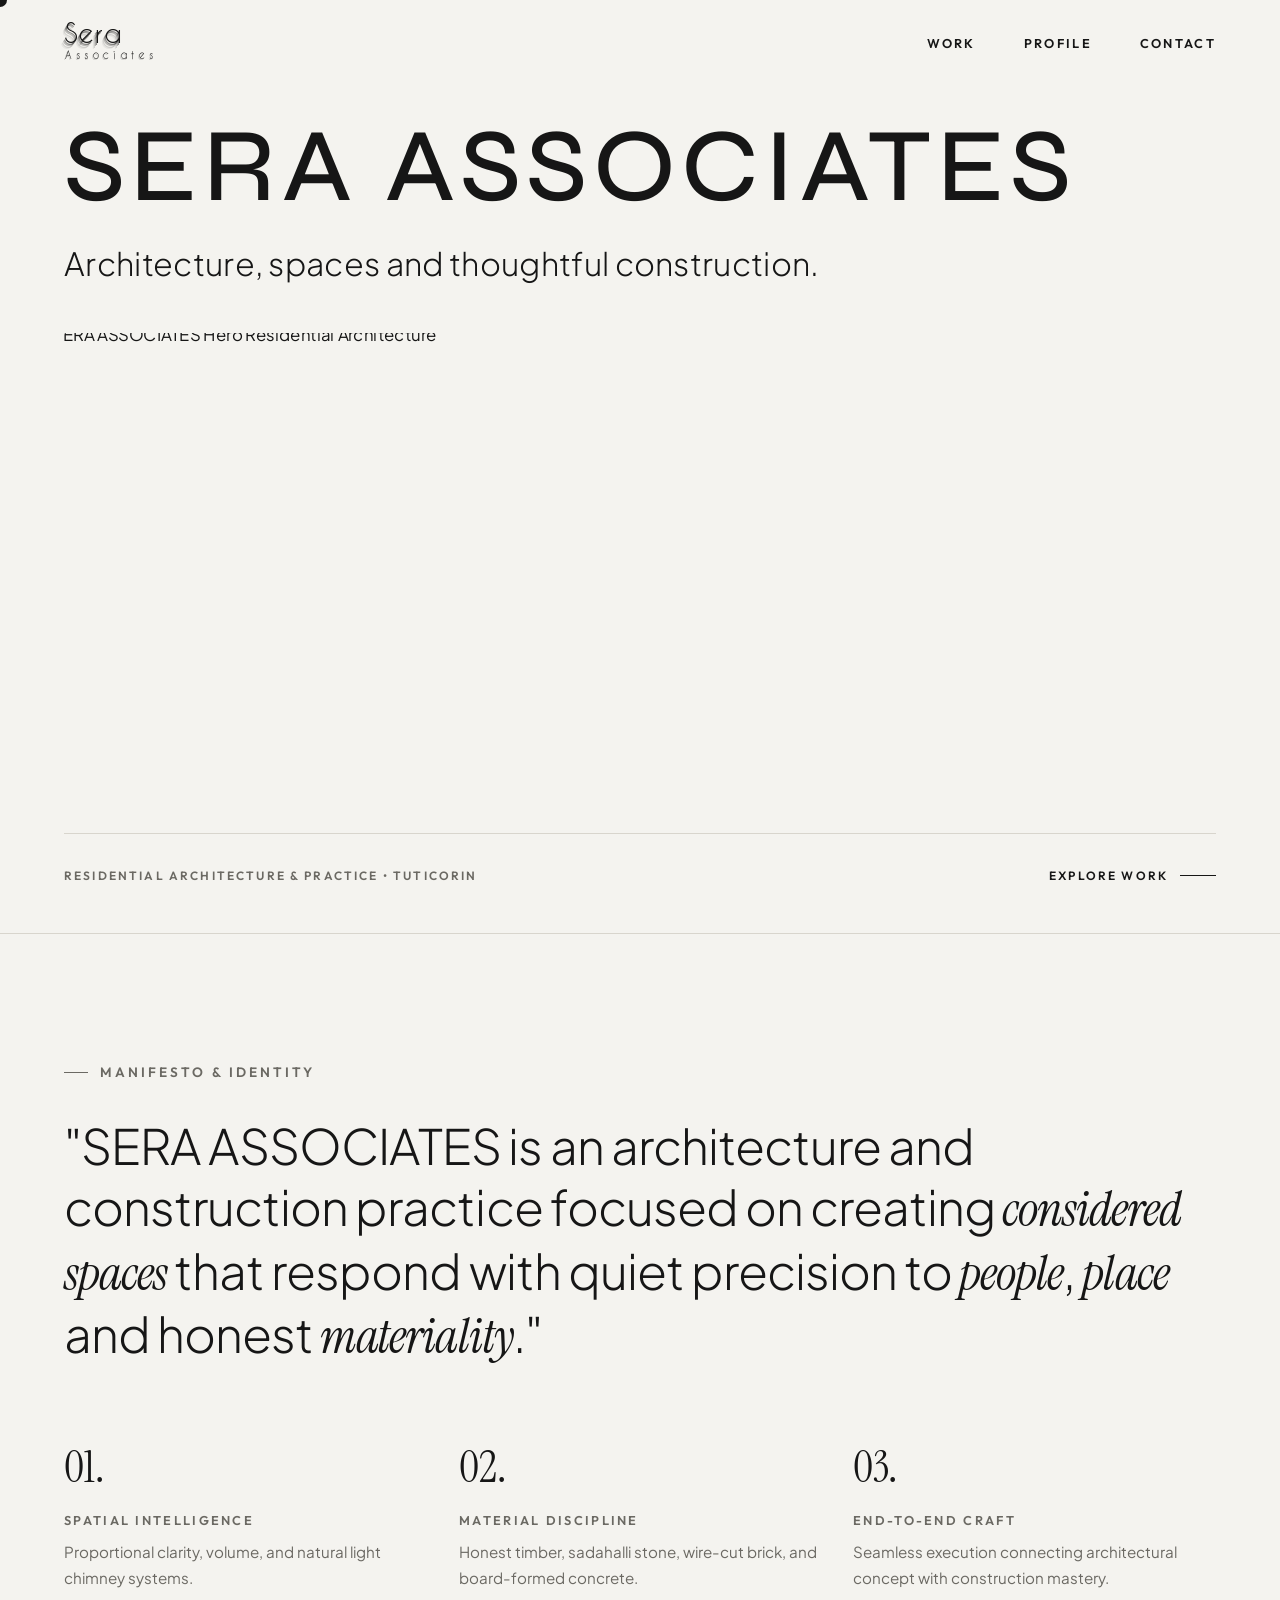
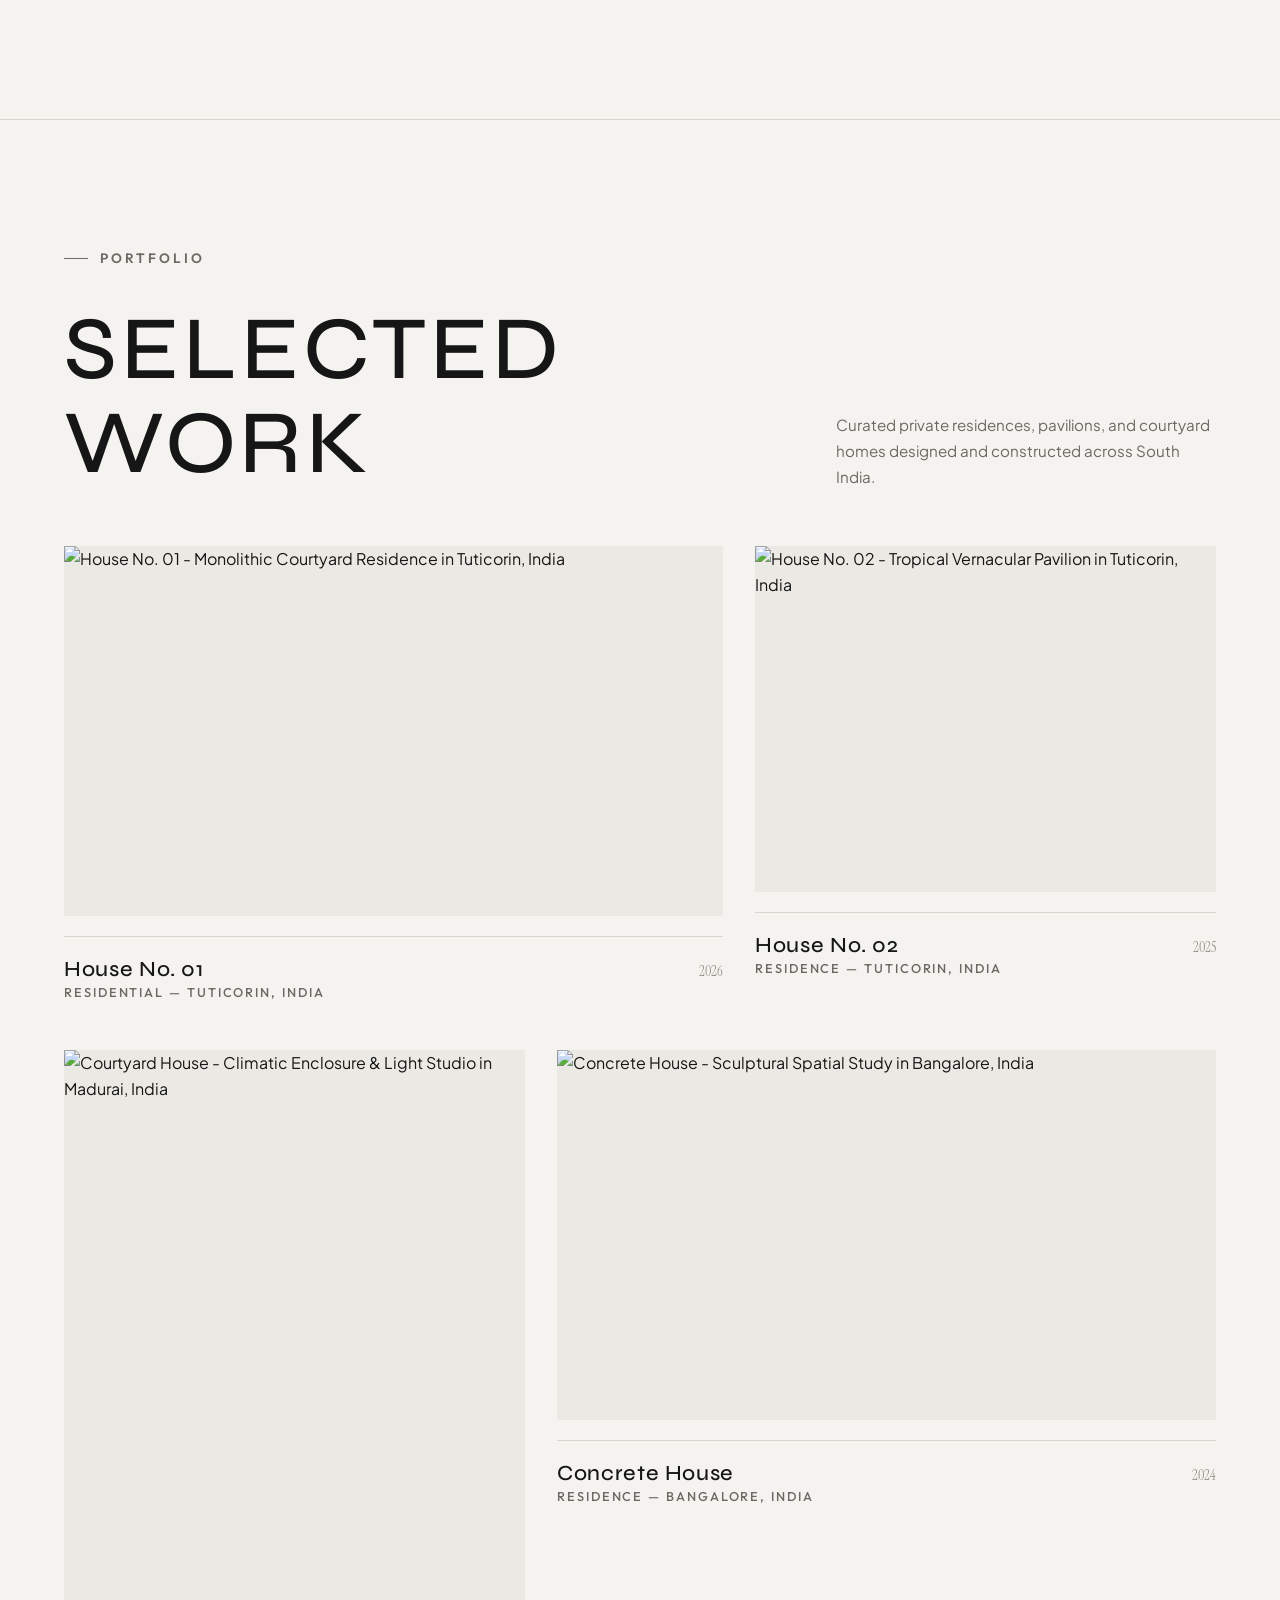
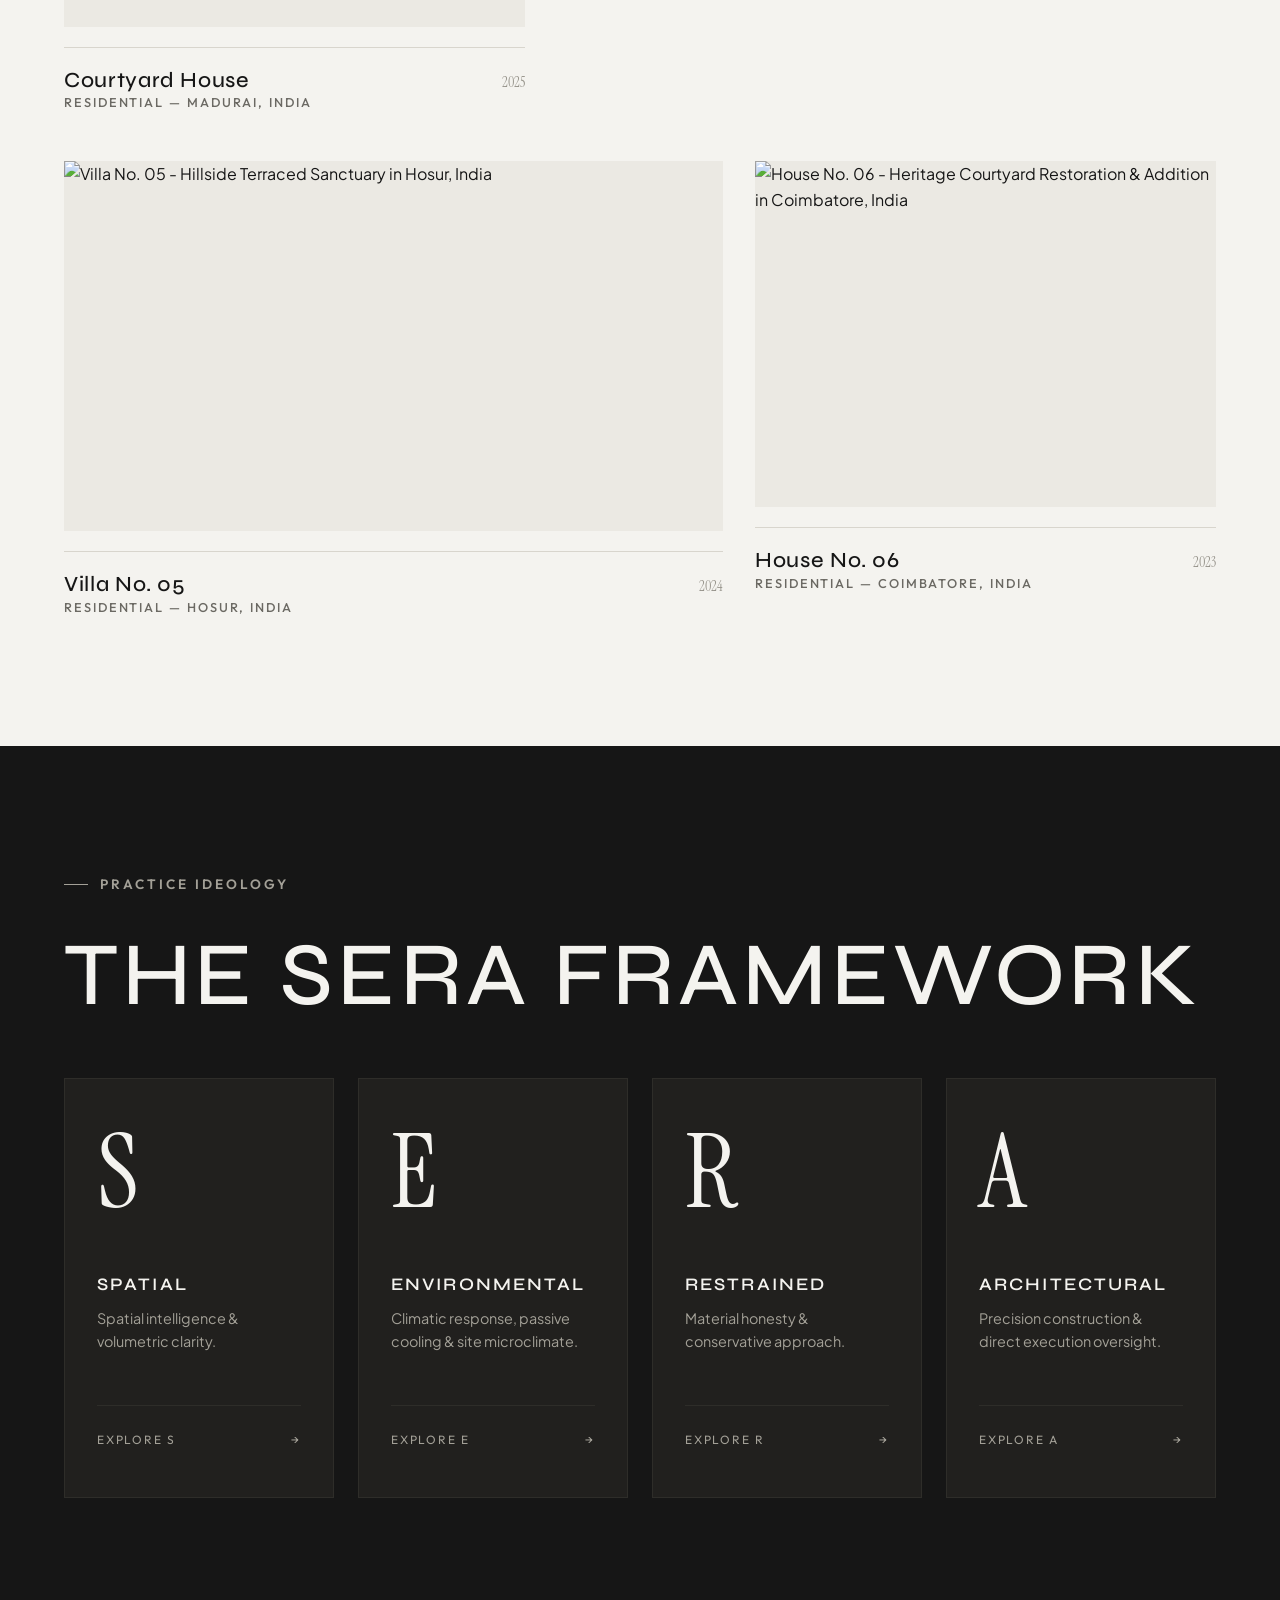
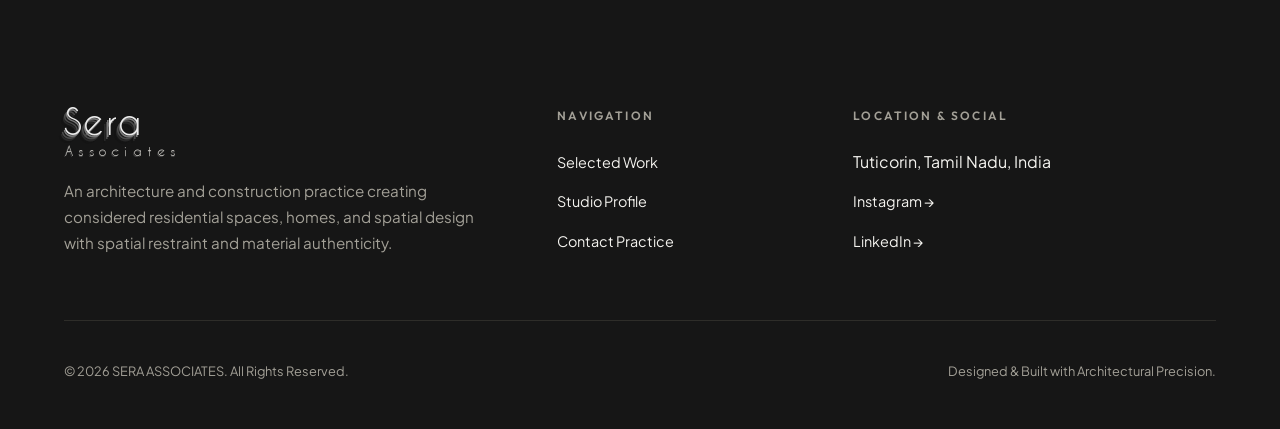
==== commit c202be5c: "commit" ====
--- a/index.html
+++ b/index.html
@@ -19,6 +19,15 @@
 
   <title>SERA ASSOCIATES — Architecture & Construction</title>
 
+  <!-- Favicons -->
+  <link rel="icon" type="image/png" href="assets/favicon/favicon-96x96.png" sizes="96x96">
+  <link rel="icon" type="image/svg+xml" href="assets/favicon/favicon.svg">
+  <link rel="shortcut icon" href="assets/favicon/favicon.ico">
+  <link rel="apple-touch-icon" sizes="180x180" href="assets/favicon/apple-touch-icon.png">
+  <meta name="apple-mobile-web-app-title" content="SERA ASSOCIATES">
+  <link rel="manifest" href="assets/favicon/site.webmanifest">
+  <meta name="theme-color" content="#161616">
+
   <!-- Stylesheets -->
   <link rel="stylesheet" href="css/style.css">
   <link rel="stylesheet" href="css/responsive.css">
@@ -31,12 +40,13 @@
   <header class="site-header" role="banner">
     <div class="container header-inner">
       <a href="index.html" class="brand-logo" aria-label="SERA ASSOCIATES Homepage">
-        SERA ASSOCIATES
+        <span class="brand-name">Sera</span>
+        <span class="brand-sub">Associates</span>
       </a>
 
       <nav aria-label="Main Navigation">
         <ul class="nav-menu">
-          <li><a href="index.html#work" class="nav-link active">WORK</a></li>
+          <li><a href="index.html#work" class="nav-link">WORK</a></li>
           <li><a href="profile.html" class="nav-link">PROFILE</a></li>
           <li><a href="contact.html" class="nav-link">CONTACT</a></li>
         </ul>
@@ -59,7 +69,7 @@
     </ul>
     <div class="mobile-drawer-footer">
       <div style="font-weight: 700; color: var(--text-primary); margin-bottom: 0.5rem;">SERA ASSOCIATES</div>
-      <p style="font-size: 0.85rem;">Architecture &amp; Thoughtful Construction<br>Tuticorin, India</p>
+      <!-- <p style="font-size: 0.85rem;">Architecture &amp; Thoughtful Construction<br>Tuticorin, India</p> -->
     </div>
   </div>
 
@@ -219,7 +229,10 @@
     <div class="container">
       <div class="footer-top-grid">
         <div class="footer-brand-col">
-          <div class="footer-brand-title">SERA ASSOCIATES</div>
+          <div class="footer-brand-title">
+            <span class="brand-name">Sera</span>
+            <span class="brand-sub">Associates</span>
+          </div>
           <p style="color: var(--text-light-muted); max-width: 420px; font-size: 0.95rem;">
             An architecture and construction practice creating considered residential spaces, homes, and spatial design
             with spatial restraint and material authenticity.
--- a/css/style.css
+++ b/css/style.css
@@ -3,6 +3,27 @@
    ========================================================================== */
 
 @import url('https://fonts.googleapis.com/css2?family=Cormorant+Garamond:ital,wght@0,300;0,400;0,500;0,600;1,300;1,400;1,500&family=Instrument+Serif:ital@0;1&family=Outfit:wght@300;400;500;600;700&family=Plus+Jakarta+Sans:ital,wght@0,300;0,400;0,500;0,600;0,700;1,400&family=Syne:wght@400;500;600;700;800&display=swap');
+
+/* Caviar Dreams Wordmark Font (Local woff with CDN fallback) */
+@font-face {
+  font-family: 'Caviar Dreams';
+  font-style: normal;
+  font-weight: 400;
+  src: local('Caviar Dreams'), local('CaviarDreams'),
+       url('../assets/fonts/CaviarDreams.woff') format('woff'),
+       url('https://fonts.cdnfonts.com/s/77/CaviarDreams.woff') format('woff');
+  font-display: swap;
+}
+
+@font-face {
+  font-family: 'Caviar Dreams';
+  font-style: normal;
+  font-weight: 700;
+  src: local('Caviar Dreams Bold'), local('CaviarDreams_Bold'),
+       url('../assets/fonts/CaviarDreams_Bold.woff') format('woff'),
+       url('https://fonts.cdnfonts.com/s/77/CaviarDreams_Bold.woff') format('woff');
+  font-display: swap;
+}
 
 :root {
   /* Architectural Color System */
@@ -27,6 +48,7 @@
   --font-display: 'Outfit', 'Syne', -apple-system, BlinkMacSystemFont, sans-serif;
   --font-title: 'Syne', 'Outfit', sans-serif;
   --font-serif: 'Instrument Serif', 'Cormorant Garamond', Georgia, serif;
+  --font-logo: 'Caviar Dreams', 'Comfortaa', 'Josefin Sans', sans-serif;
   
   /* Layout Spacing */
   --header-height: 84px;
@@ -223,14 +245,53 @@
 }
 
 .brand-logo {
-  font-family: var(--font-title);
-  font-size: 0.95rem;
-  font-weight: 600;
-  letter-spacing: 0.22em;
-  text-transform: uppercase;
+  display: inline-flex;
+  flex-direction: column;
+  align-items: flex-start;
+  text-decoration: none;
+  font-family: var(--font-logo);
   color: var(--text-primary);
   position: relative;
   z-index: var(--z-drawer);
+  line-height: 1;
+  transition: transform var(--transition-fast), opacity var(--transition-fast);
+}
+
+.brand-logo:hover {
+  opacity: 0.9;
+  transform: translateY(-1px);
+}
+
+.brand-logo .brand-name {
+  display: block;
+  font-family: var(--font-logo);
+  font-size: 1.65rem;
+  font-weight: 400;
+  line-height: 0.92;
+  letter-spacing: 0.04em;
+  text-transform: none;
+  color: var(--text-primary);
+  /* Stepped 3D architectural layered shadow from logo image */
+  text-shadow: 
+    -1px 1.5px 0 rgba(22, 22, 22, 0.45),
+    -2px 3px 0 rgba(22, 22, 22, 0.28),
+    -3px 4.5px 0 rgba(22, 22, 22, 0.15),
+    -4px 6px 0 rgba(22, 22, 22, 0.06);
+  transition: text-shadow var(--transition-fast);
+}
+
+.brand-logo .brand-sub {
+  display: block;
+  font-family: var(--font-logo);
+  font-size: 0.65rem;
+  font-weight: 400;
+  line-height: 1.1;
+  letter-spacing: 0.42em;
+  text-transform: none;
+  color: var(--text-primary);
+  margin-top: 0.22rem;
+  padding-left: 0.06em;
+  text-shadow: -0.6px 0.8px 0 rgba(22, 22, 22, 0.25);
 }
 
 .nav-menu {
@@ -1098,12 +1159,41 @@
 }
 
 .footer-brand-title {
-  font-family: var(--font-title);
-  font-size: 1.5rem;
-  font-weight: 600;
-  letter-spacing: 0.18em;
-  text-transform: uppercase;
-  margin-bottom: 1rem;
+  display: inline-flex;
+  flex-direction: column;
+  align-items: flex-start;
+  font-family: var(--font-logo);
+  margin-bottom: 1.25rem;
+}
+
+.footer-brand-title .brand-name {
+  display: block;
+  font-family: var(--font-logo);
+  font-size: 2.2rem;
+  font-weight: 400;
+  line-height: 0.92;
+  letter-spacing: 0.04em;
+  text-transform: none;
+  color: #ECECEC;
+  text-shadow: 
+    -1.5px 2px 0 #7A7A7A,
+    -3px 4px 0 #4A4A4A,
+    -4.5px 6px 0 #282828,
+    -6px 8px 0 #141414;
+}
+
+.footer-brand-title .brand-sub {
+  display: block;
+  font-family: var(--font-logo);
+  font-size: 0.82rem;
+  font-weight: 400;
+  line-height: 1.1;
+  letter-spacing: 0.42em;
+  text-transform: none;
+  color: #D4D2CD;
+  margin-top: 0.35rem;
+  padding-left: 0.06em;
+  text-shadow: -0.75px 1px 0 #4A4A4A;
 }
 
 .footer-nav-col {
--- a/css/responsive.css
+++ b/css/responsive.css
@@ -152,9 +152,13 @@
     display: flex;
   }
 
-  .brand-logo {
-    font-size: 0.85rem;
-    letter-spacing: 0.16em;
+  .brand-logo .brand-name {
+    font-size: 1.4rem;
+  }
+
+  .brand-logo .brand-sub {
+    font-size: 0.56rem;
+    letter-spacing: 0.38em;
   }
 
   /* Hero Section Mobile */
